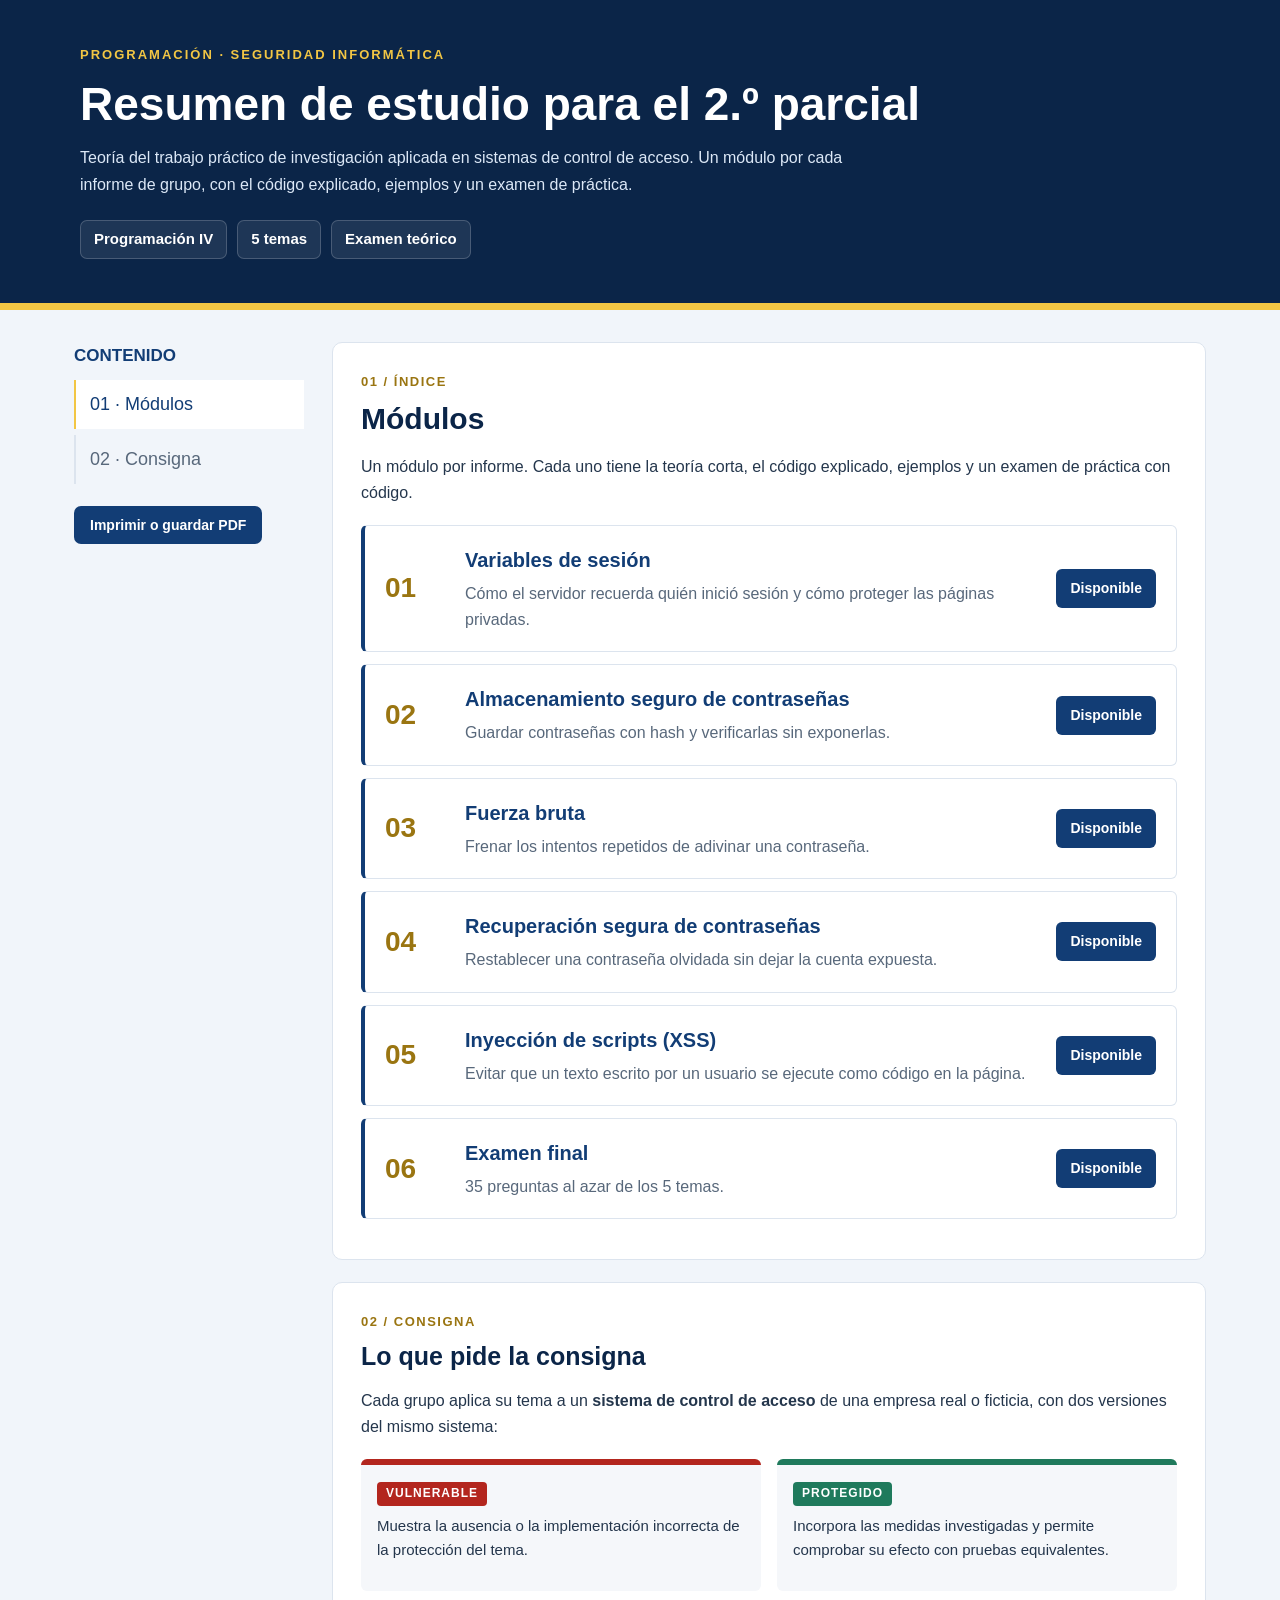
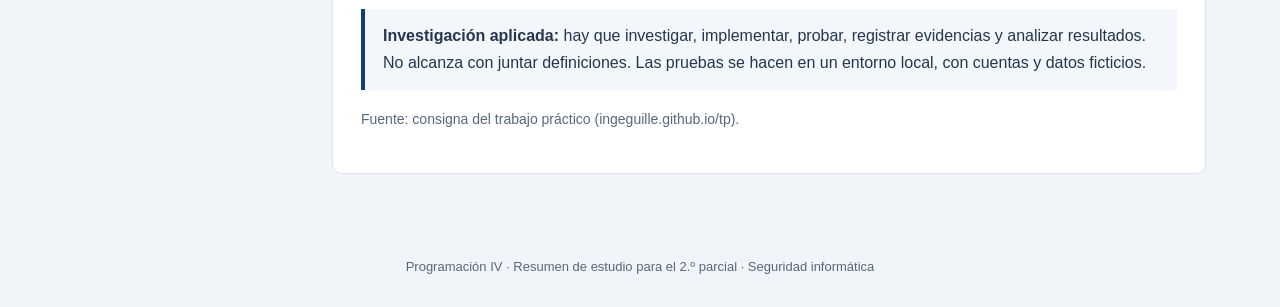
==== index.html @ 5108582b "Resumen de estudio 2.º parcial Programación IV" ====
<!doctype html>
<html lang="es">
<head>
<meta charset="utf-8">
<meta name="viewport" content="width=device-width,initial-scale=1">
<title>Resumen 2.º parcial · Programación IV</title>
<link rel="stylesheet" href="css/style.css">
</head>
<body>
<header>
  <div class="etiqueta">Programación · Seguridad informática</div>
  <h1>Resumen de estudio para el 2.º parcial</h1>
  <p>Teoría del trabajo práctico de investigación aplicada en sistemas de control de acceso. Un módulo por cada informe de grupo, con el código explicado, ejemplos y un examen de práctica.</p>
  <div class="chips">
    <span class="chip">Programación IV</span>
    <span class="chip">5 temas</span>
    <span class="chip">Examen teórico</span>
  </div>
</header>

<div class="disposicion">
  <nav class="indice grande" aria-label="Contenido">
    <strong>CONTENIDO</strong>
    <a href="#modulos">01 · Módulos</a>
    <a href="#consigna">02 · Consigna</a>
    <button type="button" class="boton-imprimir">Imprimir o guardar PDF</button>
  </nav>

  <main>
    <section id="modulos" class="principal">
      <span class="numero">01 / ÍNDICE</span>
      <h2>Módulos</h2>
      <p>Un módulo por informe. Cada uno tiene la teoría corta, el código explicado, ejemplos y un examen de práctica con código.</p>
      <ol class="lista-modulos">
        <li class="fila-modulo">
          <span class="numero-modulo">01</span>
          <div class="datos-modulo"><a class="nombre-modulo" href="modulo1_sesiones.html">Variables de sesión</a><p>Cómo el servidor recuerda quién inició sesión y cómo proteger las páginas privadas.</p></div>
          <a class="estado disponible" href="modulo1_sesiones.html">Disponible</a>
        </li>
        <li class="fila-modulo">
          <span class="numero-modulo">02</span>
          <div class="datos-modulo"><a class="nombre-modulo" href="modulo2_contrasenas.html">Almacenamiento seguro de contraseñas</a><p>Guardar contraseñas con hash y verificarlas sin exponerlas.</p></div>
          <a class="estado disponible" href="modulo2_contrasenas.html">Disponible</a>
        </li>
        <li class="fila-modulo">
          <span class="numero-modulo">03</span>
          <div class="datos-modulo"><a class="nombre-modulo" href="modulo3_fuerza_bruta.html">Fuerza bruta</a><p>Frenar los intentos repetidos de adivinar una contraseña.</p></div>
          <a class="estado disponible" href="modulo3_fuerza_bruta.html">Disponible</a>
        </li>
        <li class="fila-modulo">
          <span class="numero-modulo">04</span>
          <div class="datos-modulo"><a class="nombre-modulo" href="modulo4_recuperacion.html">Recuperación segura de contraseñas</a><p>Restablecer una contraseña olvidada sin dejar la cuenta expuesta.</p></div>
          <a class="estado disponible" href="modulo4_recuperacion.html">Disponible</a>
        </li>
        <li class="fila-modulo">
          <span class="numero-modulo">05</span>
          <div class="datos-modulo"><a class="nombre-modulo" href="modulo5_xss.html">Inyección de scripts (XSS)</a><p>Evitar que un texto escrito por un usuario se ejecute como código en la página.</p></div>
          <a class="estado disponible" href="modulo5_xss.html">Disponible</a>
        </li>
        <li class="fila-modulo">
          <span class="numero-modulo">06</span>
          <div class="datos-modulo"><a class="nombre-modulo" href="examen_final.html">Examen final</a><p>35 preguntas al azar de los 5 temas.</p></div>
          <a class="estado disponible" href="examen_final.html">Disponible</a>
        </li>
      </ol>
    </section>

    <section id="consigna">
      <span class="numero">02 / CONSIGNA</span>
      <h2>Lo que pide la consigna</h2>
      <p>Cada grupo aplica su tema a un <strong>sistema de control de acceso</strong> de una empresa real o ficticia, con dos versiones del mismo sistema:</p>
      <div class="comparacion">
        <div class="version"><span class="franja">Vulnerable</span><p>Muestra la ausencia o la implementación incorrecta de la protección del tema.</p></div>
        <div class="version protegido"><span class="franja">Protegido</span><p>Incorpora las medidas investigadas y permite comprobar su efecto con pruebas equivalentes.</p></div>
      </div>
      <div class="nota"><strong>Investigación aplicada:</strong> hay que investigar, implementar, probar, registrar evidencias y analizar resultados. No alcanza con juntar definiciones. Las pruebas se hacen en un entorno local, con cuentas y datos ficticios.</div>
      <p class="chico">Fuente: consigna del trabajo práctico (ingeguille.github.io/tp).</p>
    </section>
  </main>
</div>

<footer>Programación IV · Resumen de estudio para el 2.º parcial · Seguridad informática</footer>
<script src="js/script.js"></script>
</body>
</html>
---- css/style.css ----
/* Estilo común del sitio, basado en la página de la consigna */
:root {
  --azul: #123d75;
  --marino: #0b2548;
  --dorado: #f2c644;
  --tinta: #24364c;
  --gris: #58687b;
  --fondo: #f1f5fa;
  --linea: #dce4ee;
  --rojo: #b3261e;
  --rojo-claro: #fbeceb;
  --verde: #1f7a5c;
  --verde-claro: #e7f4ee;
  --mono: Consolas, "DejaVu Sans Mono", "Courier New", monospace;
}

* { box-sizing: border-box; }
html { scroll-behavior: smooth; scroll-padding-top: 24px; }
body { margin: 0; font: 16px/1.65 "Segoe UI", Arial, sans-serif; color: var(--tinta); background: var(--fondo); overflow-wrap: break-word; }
a { color: var(--azul); }

/* Encabezado */
header { background: var(--marino); color: #fff; padding: 44px max(24px, calc((100% - 1120px) / 2)); border-bottom: 7px solid var(--dorado); }
.etiqueta { text-transform: uppercase; letter-spacing: 2px; color: var(--dorado); font-size: 13px; font-weight: 700; }
h1 { font-size: clamp(28px, 4.5vw, 46px); line-height: 1.13; max-width: 850px; margin: 14px 0; }
header p { max-width: 800px; color: #dce8f7; margin: 8px 0; }
header a { color: #fff; }
.chips { display: flex; flex-wrap: wrap; gap: 10px; margin-top: 22px; }
.chip { background: #ffffff14; border: 1px solid #ffffff30; padding: 6px 13px; border-radius: 7px; font-weight: 600; font-size: 15px; }

/* Disposición con índice lateral */
.disposicion { display: grid; grid-template-columns: 230px minmax(0, 1fr); gap: 28px; max-width: 1180px; padding: 32px 24px 60px; margin: auto; }
nav.indice { align-self: start; position: sticky; top: 16px; }
nav.indice strong { display: block; color: var(--azul); margin-bottom: 10px; }
nav.indice a { display: block; text-decoration: none; color: var(--gris); padding: 5px 12px; border-left: 2px solid var(--linea); font-size: 14px; line-height: 1.4; }
nav.indice a:hover, nav.indice a.activo { color: var(--azul); background: #fff; border-color: var(--dorado); }
nav.indice .volver { margin-top: 12px; font-weight: 600; color: var(--azul); }

button { border: 0; background: var(--azul); color: #fff; border-radius: 7px; padding: 11px 16px; font: 600 14px "Segoe UI", Arial, sans-serif; cursor: pointer; margin-top: 16px; }
button:hover { background: var(--marino); }

/* Secciones */
main { min-width: 0; }
section { background: #fff; border: 1px solid var(--linea); border-radius: 10px; padding: 28px; margin-bottom: 22px; }
h2 { font-size: 25px; line-height: 1.25; color: var(--marino); margin: 0 0 16px; }
h3 { color: var(--azul); font-size: 19px; margin: 26px 0 8px; }
h4 { color: var(--marino); font-size: 16px; margin: 18px 0 6px; }
p { margin: 8px 0 14px; }
ul, ol { padding-left: 23px; }
li { margin: 6px 0; }
.numero { color: #9a7511; font-size: 13px; font-weight: 700; letter-spacing: 1.5px; display: block; margin-bottom: 8px; }
.chico { font-size: 14px; color: var(--gris); }
code { font-family: var(--mono); font-size: 0.92em; background: #eef2f7; padding: 1px 5px; border-radius: 4px; }

/* Recuadros */
.nota { background: #f3f7fc; border-left: 4px solid var(--azul); padding: 14px 18px; margin: 18px 0; }
.ojo { background: #fff9e6; border-left: 4px solid var(--dorado); padding: 14px 18px; margin: 18px 0; }
.ojo > strong:first-child { color: #7a5c00; }
.ejemplo { background: #f3f7fc; border-radius: 7px; padding: 16px 18px; margin: 12px 0; }
.ejemplo b.titulo { display: block; color: var(--azul); font-size: 13px; margin-bottom: 5px; text-transform: uppercase; letter-spacing: 0.6px; }
.esencial { counter-reset: punto; list-style: none; padding: 0; }
.esencial li { counter-increment: punto; position: relative; padding: 10px 0 10px 44px; border-bottom: 1px solid var(--linea); margin: 0; }
.esencial li:before { content: counter(punto, decimal-leading-zero); position: absolute; left: 0; top: 10px; font-weight: 700; color: var(--azul); }

/* Código */
pre { font-family: var(--mono); font-size: 14px; line-height: 1.5; background: #0f1d33; color: #e4ebf5; padding: 14px 16px; border-radius: 6px; overflow-x: auto; margin: 12px 0; white-space: pre; }
pre code { background: none; padding: 0; font-size: inherit; color: inherit; }
.archivo { font-family: var(--mono); font-size: 13px; color: var(--gris); margin: 14px 0 -6px; }

/* Comparación vulnerable / protegido */
.comparacion { display: grid; grid-template-columns: minmax(0, 1fr) minmax(0, 1fr); gap: 16px; margin: 18px 0; }
.version { background: #f5f7fa; border-radius: 6px; border-top: 6px solid var(--rojo); padding: 14px 16px; min-width: 0; }
.version.protegido { border-top-color: var(--verde); }
.version .franja { display: inline-block; font-size: 12px; font-weight: 700; letter-spacing: 1px; text-transform: uppercase; color: #fff; background: var(--rojo); padding: 2px 9px; border-radius: 4px; }
.version.protegido .franja { background: var(--verde); }
.version h4 { margin-top: 10px; }
.version p { font-size: 15px; }
.comparacion pre { white-space: pre-wrap; overflow-wrap: anywhere; } /* el código de las columnas no se corta */

/* Tablas */
.tabla-contenedor { overflow-x: auto; margin: 16px 0; }
table { border-collapse: collapse; width: 100%; font-size: 14px; }
th { background: var(--azul); color: #fff; text-align: left; font-weight: 600; }
td, th { padding: 11px 13px; border: 1px solid var(--linea); vertical-align: top; }
tbody tr:nth-child(even) { background: #f5f8fc; }
td code { overflow-wrap: anywhere; }
.tabla-lineas td:first-child { width: 24%; }

/* Escenarios paso a paso */
.escenario { border: 1px solid var(--linea); border-radius: 6px; margin: 16px 0; }
.escenario h3 { margin: 0; padding: 12px 16px; background: #f3f7fc; font-size: 17px; border-bottom: 1px solid var(--linea); }
.escenario .accion { padding: 12px 16px 2px; }
.escenario .comparacion { margin: 0; padding: 0 16px 16px; }

/* Glosario */
dl.glosario { margin: 0; }
dl.glosario dt { font-weight: 700; color: var(--marino); margin-top: 12px; }
dl.glosario dd { margin: 2px 0 0 0; padding-bottom: 10px; border-bottom: 1px solid var(--linea); }

/* Preguntas probables */
details { border-bottom: 1px solid var(--linea); padding: 8px 0; }
summary { cursor: pointer; font-weight: 600; color: var(--marino); }
details p { margin: 8px 0 4px 18px; }

/* Examen */
.marcador { position: sticky; top: 0; z-index: 2; background: var(--marino); color: #fff; padding: 10px 14px; border-radius: 6px; font-weight: 600; margin-bottom: 16px; }
.lista-preguntas { list-style: none; padding: 0; margin: 0; }
.pregunta { border: 1px solid var(--linea); border-radius: 6px; padding: 16px 18px; margin-bottom: 16px; }
.pregunta .enunciado { font-weight: 600; margin: 0 0 10px; }
.pregunta .enunciado span { color: var(--azul); margin-right: 6px; }
.opciones { display: grid; gap: 8px; }
.opcion { display: block; width: 100%; text-align: left; margin: 0; background: #fff; color: var(--tinta); border: 1px solid #b9c6d6; border-radius: 6px; padding: 10px 12px; font: 15px/1.45 "Segoe UI", Arial, sans-serif; }
.opcion, .enunciado, .devolucion, p code, li code { overflow-wrap: anywhere; } /* textos largos sin espacios no ensanchan la página */
.opcion:hover:enabled { background: #f3f7fc; border-color: var(--azul); }
.opcion:disabled { cursor: default; }
.opcion .letra { font-weight: 700; color: var(--azul); margin-right: 8px; }
.opcion.correcta { background: var(--verde-claro); border: 2px solid var(--verde); }
.opcion.incorrecta { background: var(--rojo-claro); border: 2px solid var(--rojo); }
.devolucion { margin-top: 12px; padding: 12px 14px; border-radius: 6px; font-size: 15px; }
.devolucion p { margin: 4px 0 8px; }
.devolucion.bien { background: var(--verde-claro); border-left: 4px solid var(--verde); }
.devolucion.mal { background: var(--rojo-claro); border-left: 4px solid var(--rojo); }
.devolucion .rotulo { font-weight: 700; }
.resultado-final { border: 2px solid var(--azul); border-radius: 6px; padding: 14px 18px; margin: 10px 0; font-size: 17px; }

.botones-examen { display: flex; flex-wrap: wrap; gap: 10px; }
.botones-examen button { margin-top: 6px; }
.botones-examen button:disabled { background: #9aa8ba; cursor: default; }
.resultado-final table { margin-top: 6px; font-size: 15px; }

footer { text-align: center; font-size: 13px; color: var(--gris); padding: 0 20px 30px; }

/* Pantallas chicas */
@media (max-width: 850px) {
  .disposicion { grid-template-columns: 1fr; padding: 20px 16px 50px; }
  nav.indice { position: static; display: flex; flex-wrap: wrap; gap: 5px; }
  nav.indice strong { width: 100%; }
  nav.indice a { border: 1px solid var(--linea); border-radius: 5px; background: #fff; }
  nav.indice button { margin: 0; }
  header { padding: 32px 16px; }
  section { padding: 20px 16px; }
  .comparacion { grid-template-columns: minmax(0, 1fr); }
  pre { font-size: 13px; white-space: pre-wrap; overflow-wrap: anywhere; }
}

/* Impresión */
@media print {
  @page { margin: 18mm; }
  body { background: #fff; font-size: 11pt; color: #111; }
  header { background: #fff; color: #111; padding: 0 0 15px; border-bottom: 2px solid #999; }
  header p, .etiqueta { color: #333; }
  .chip { border: 1px solid #aaa; color: #111; }
  .disposicion { display: block; padding: 20px 0; margin: 0; max-width: none; }
  nav.indice, button, footer, .marcador { display: none; }
  section { border: 0; padding: 0; margin-bottom: 24px; }
  h2, h3 { break-after: avoid; }
  tr, .version, .ejemplo, .pregunta, pre { break-inside: avoid; }
  pre { white-space: pre-wrap; }
  .tabla-contenedor { overflow: visible; }
  * { print-color-adjust: exact; -webkit-print-color-adjust: exact; }
}

/* Portada: índice más grande */
nav.indice.grande strong { font-size: 17px; }
nav.indice.grande a { font-size: 18px; padding: 12px 14px; margin-bottom: 6px; }

/* Portada: lista de módulos */
section.principal h2 { font-size: 30px; }
.lista-modulos { list-style: none; padding: 0; margin: 18px 0 0; }
.fila-modulo { display: grid; grid-template-columns: 64px minmax(0, 1fr) auto; gap: 16px; align-items: center; border: 1px solid var(--linea); border-left: 4px solid var(--linea); border-radius: 6px; padding: 18px 20px; margin: 0 0 12px; }
.fila-modulo:has(.disponible) { border-left-color: var(--azul); }
.numero-modulo { font-size: 28px; font-weight: 700; color: #9a7511; }
.nombre-modulo { display: block; font-size: 20px; font-weight: 700; color: var(--marino); text-decoration: none; }
a.nombre-modulo { color: var(--azul); }
a.nombre-modulo:hover { text-decoration: underline; }
.datos-modulo p { margin: 4px 0 0; color: var(--gris); }
.estado { font-size: 14px; font-weight: 600; color: var(--gris); font-style: italic; white-space: nowrap; }
.estado.disponible { font-style: normal; color: #fff; background: var(--azul); padding: 8px 14px; border-radius: 6px; text-decoration: none; }
.estado.disponible:hover { background: var(--marino); }

@media (max-width: 850px) {
  nav.indice.grande { display: grid; grid-template-columns: 1fr; gap: 8px; }
  nav.indice.grande a { margin: 0; }
  nav.indice.grande button { justify-self: start; }
  .fila-modulo { grid-template-columns: 44px minmax(0, 1fr); padding: 16px; }
  .numero-modulo { font-size: 22px; }
  .nombre-modulo { font-size: 18px; }
  .estado { grid-column: 2; justify-self: start; }
}
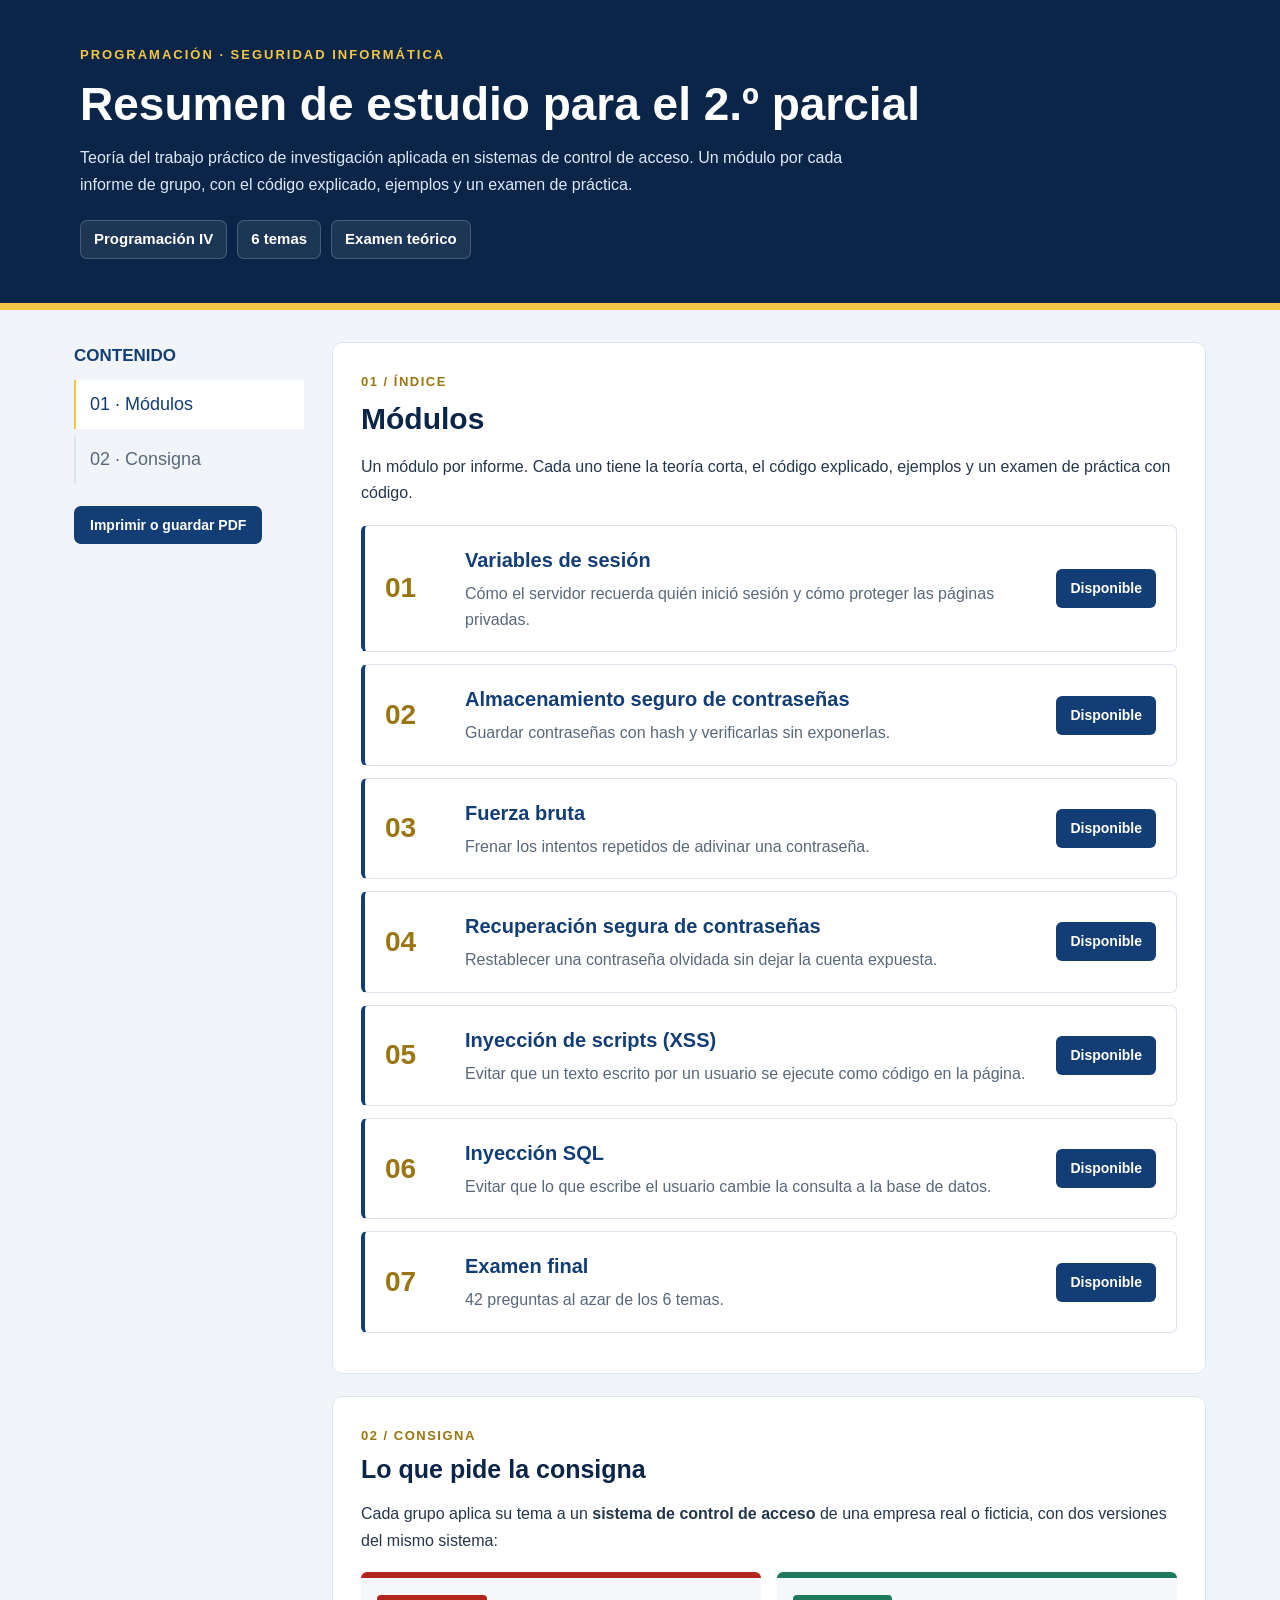
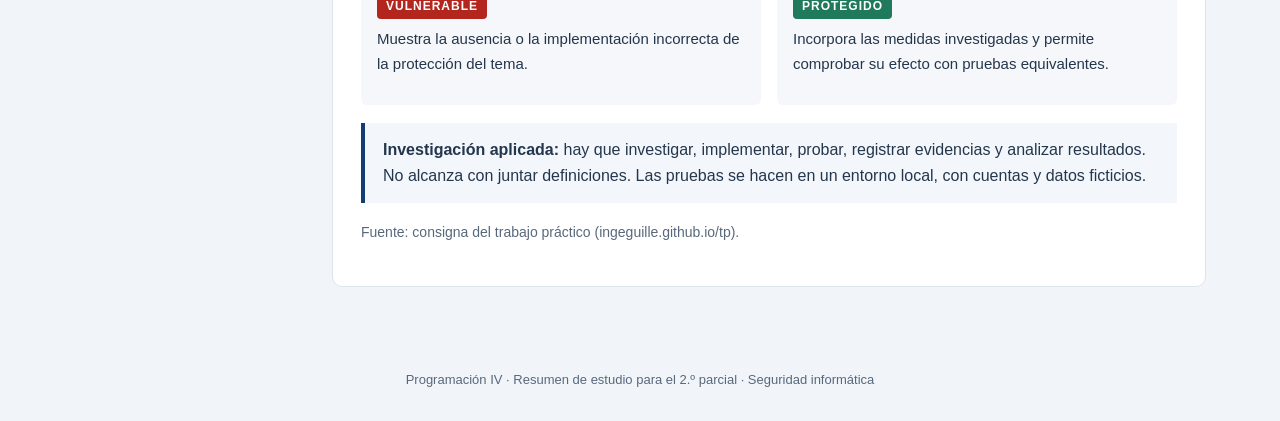
==== commit d91c3b4a: "Módulo 6: Inyección SQL y examen final con 6 temas" ====
--- a/index.html
+++ b/index.html
@@ -13,7 +13,7 @@
   <p>Teoría del trabajo práctico de investigación aplicada en sistemas de control de acceso. Un módulo por cada informe de grupo, con el código explicado, ejemplos y un examen de práctica.</p>
   <div class="chips">
     <span class="chip">Programación IV</span>
-    <span class="chip">5 temas</span>
+    <span class="chip">6 temas</span>
     <span class="chip">Examen teórico</span>
   </div>
 </header>
@@ -59,7 +59,12 @@
         </li>
         <li class="fila-modulo">
           <span class="numero-modulo">06</span>
-          <div class="datos-modulo"><a class="nombre-modulo" href="examen_final.html">Examen final</a><p>35 preguntas al azar de los 5 temas.</p></div>
+          <div class="datos-modulo"><a class="nombre-modulo" href="modulo6_inyeccion_sql.html">Inyección SQL</a><p>Evitar que lo que escribe el usuario cambie la consulta a la base de datos.</p></div>
+          <a class="estado disponible" href="modulo6_inyeccion_sql.html">Disponible</a>
+        </li>
+        <li class="fila-modulo">
+          <span class="numero-modulo">07</span>
+          <div class="datos-modulo"><a class="nombre-modulo" href="examen_final.html">Examen final</a><p>42 preguntas al azar de los 6 temas.</p></div>
           <a class="estado disponible" href="examen_final.html">Disponible</a>
         </li>
       </ol>
